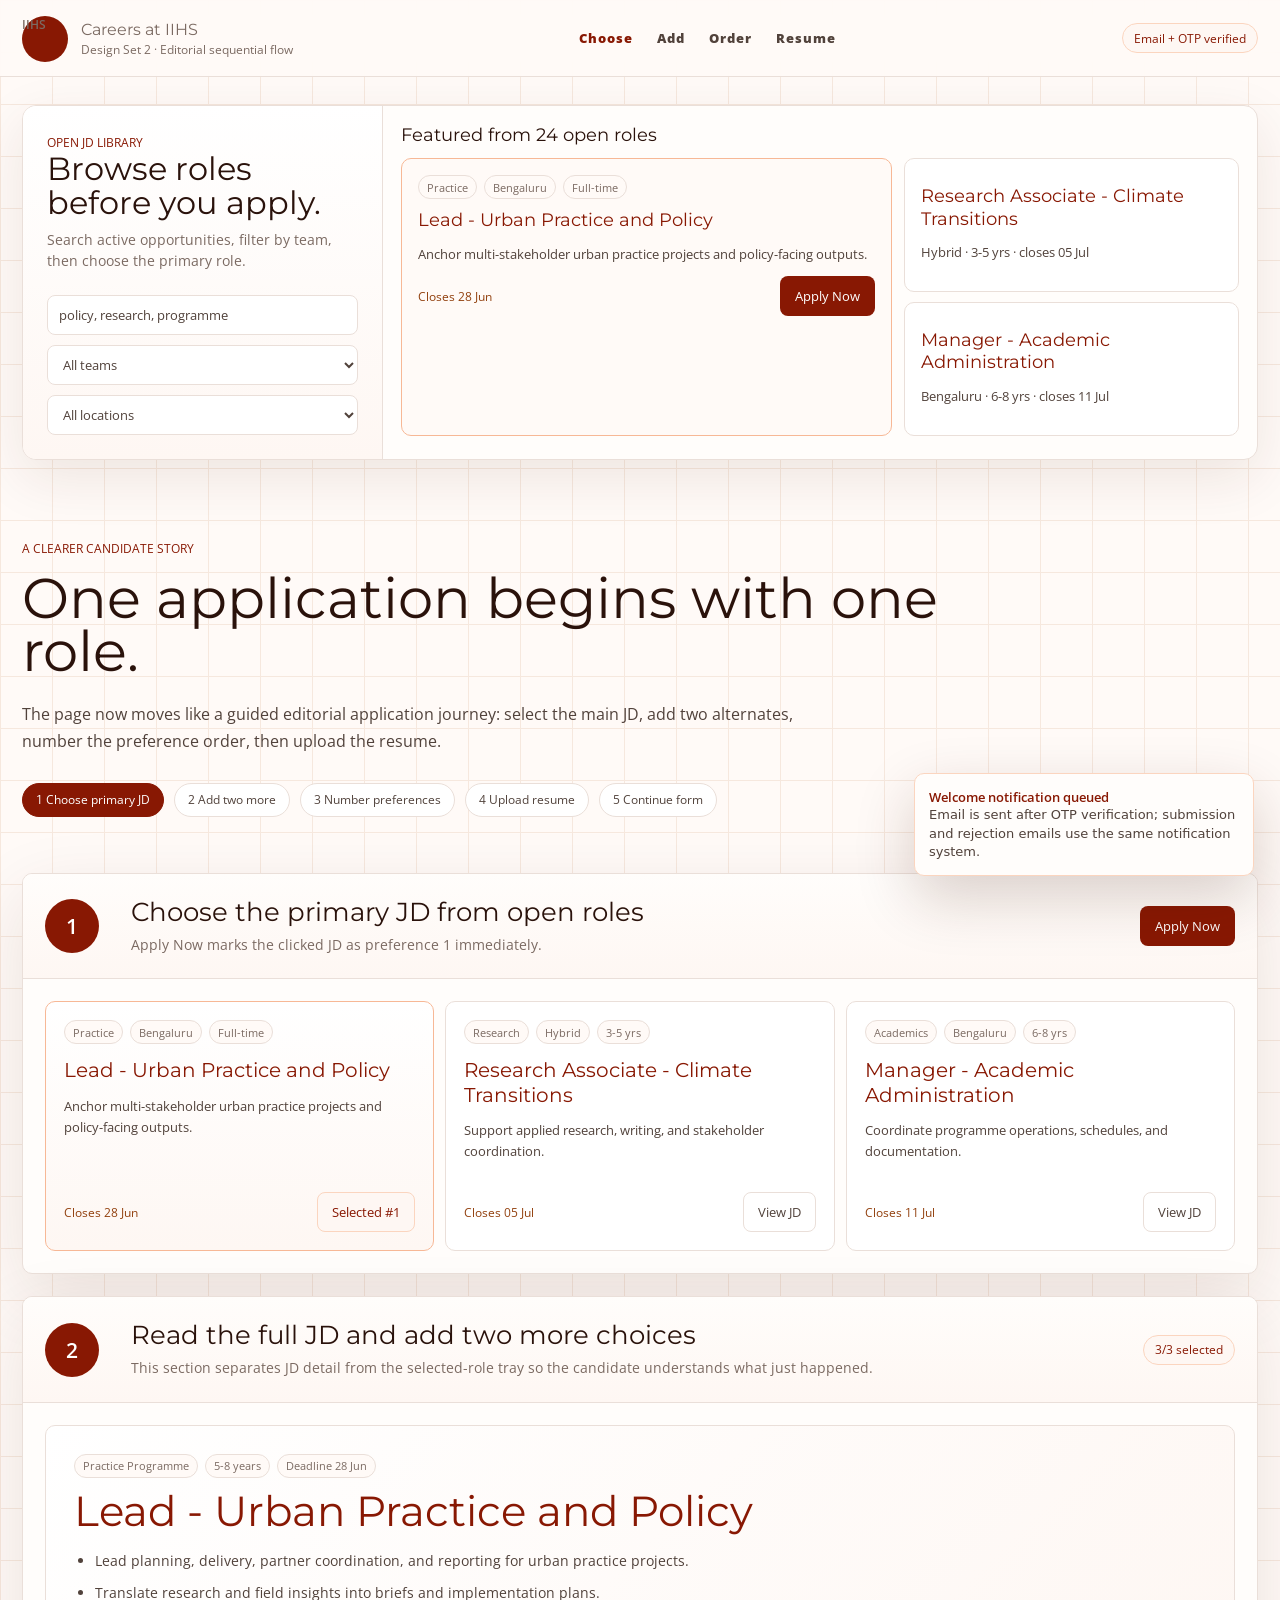
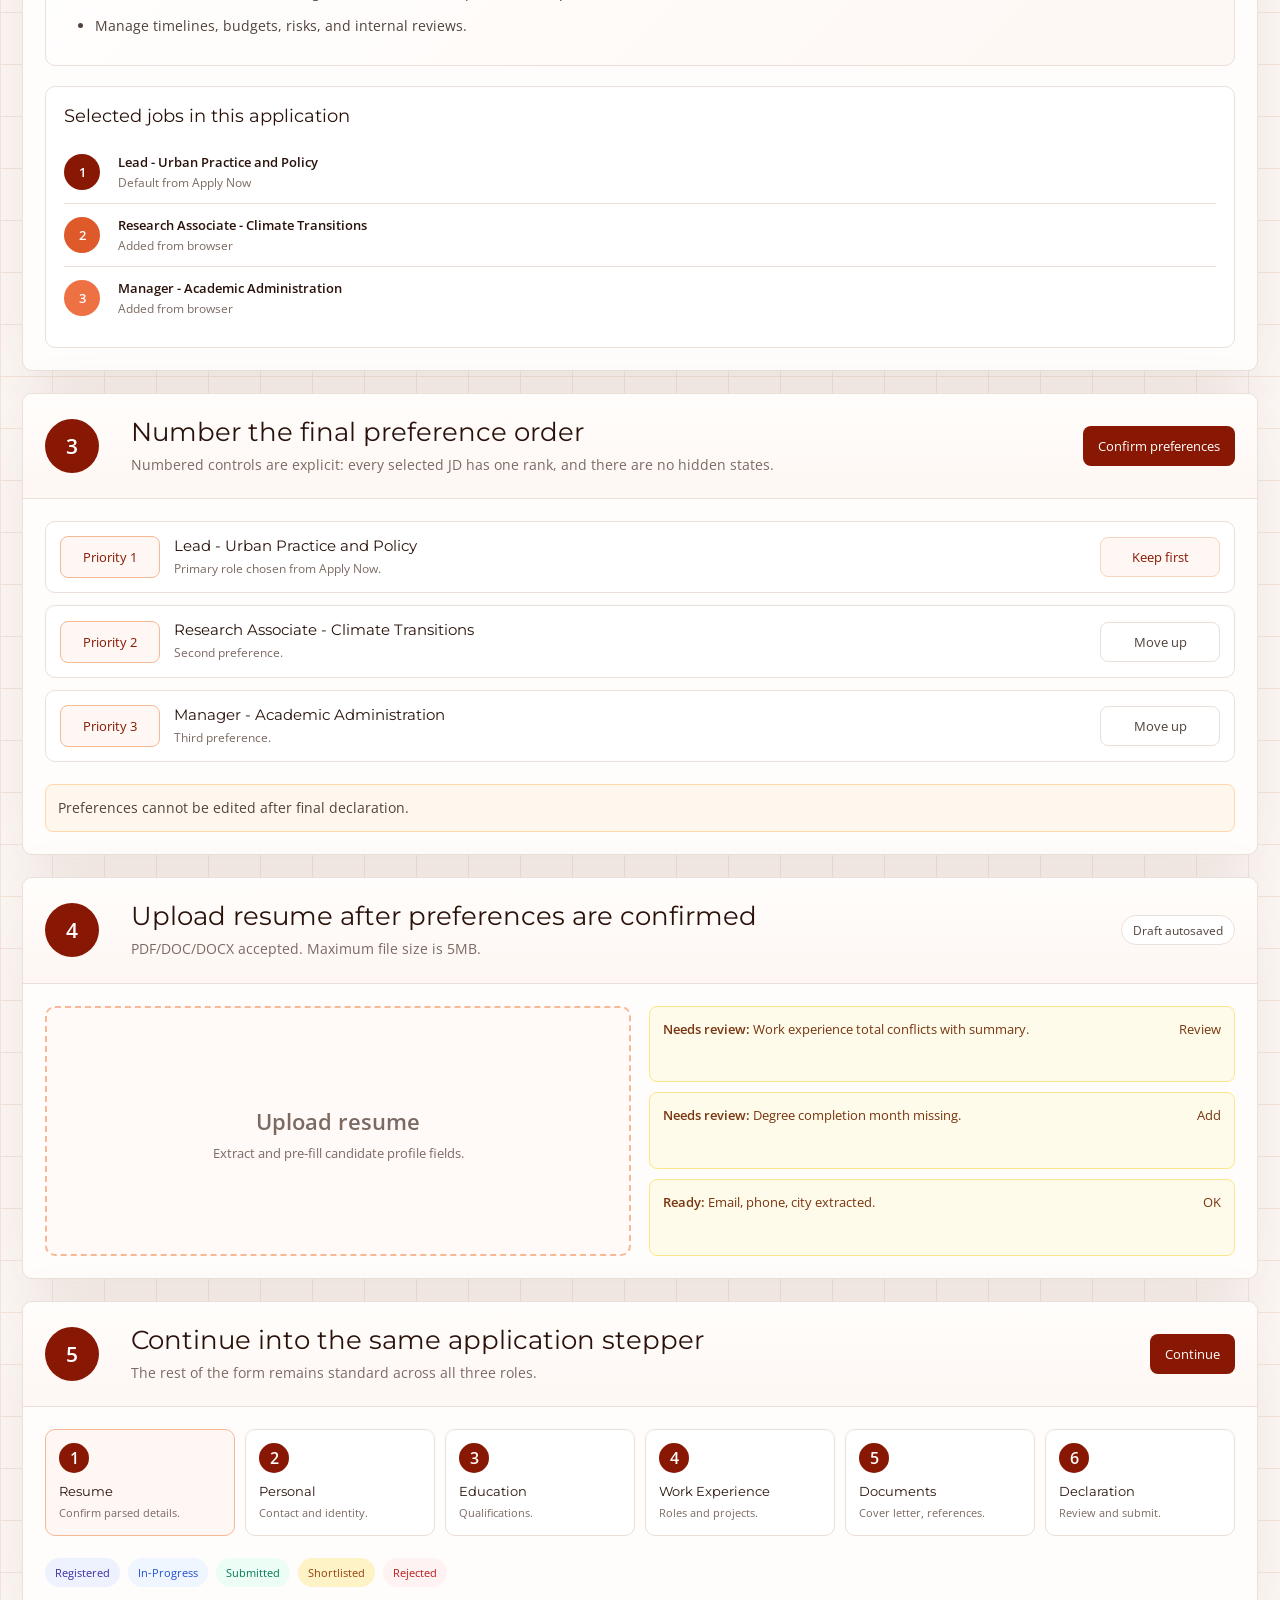
==== design-set-2.html @ 06da64f3 "sample" ====
<!doctype html>
<html lang="en">
  <head>
    <meta charset="utf-8">
    <meta name="viewport" content="width=device-width, initial-scale=1">
    <title>IIHS Candidate Flow - Design Set 2</title>
    <link rel="preconnect" href="https://fonts.googleapis.com">
    <link rel="preconnect" href="https://fonts.gstatic.com" crossorigin>
    <link href="https://fonts.googleapis.com/css2?family=Montserrat:wght@400;500;600;700&family=Open+Sans:wght@400;500;600;700;800&display=swap" rel="stylesheet">
    <style>
      :root{--brand:#881803;--brand2:#de5a2a;--brand3:#ed7142;--cream:#fffaf7;--soft:#fef7f3;--line:#eadfd9;--ink:#2a120b;--text:#51423b;--muted:#7b6a62;--green:#047857;--blue:#1d4ed8;--amber:#92400e;--red:#b91c1c}
      *{box-sizing:border-box}body{margin:0;min-width:1180px;background:linear-gradient(90deg,#f6e8de 1px,transparent 1px),linear-gradient(#f6e8de 1px,transparent 1px),var(--cream);background-size:52px 52px;color:var(--ink);font-family:ui-serif,Georgia,serif;letter-spacing:0}a{text-decoration:none;color:inherit}.wrap{max-width:1380px;margin:0 auto;padding:0 30px}.top{position:sticky;top:0;z-index:4;background:#fffaf7ee;backdrop-filter:blur(16px);border-bottom:1px solid var(--line)}.top-inner{height:76px;display:flex;align-items:center;justify-content:space-between}.brand{display:flex;align-items:center;gap:13px}.mark{display:grid;place-items:center;width:46px;height:46px;border-radius:50%;background:var(--brand);color:white;font:900 12px ui-sans-serif,system-ui}.brand strong{display:block;font:800 16px ui-sans-serif,system-ui}.brand span{display:block;color:var(--muted);font:12px ui-sans-serif,system-ui;margin-top:2px}.nav{display:flex;gap:24px;font:800 13px ui-sans-serif,system-ui;color:var(--text)}.nav a:first-child{color:var(--brand)}.pill{display:inline-flex;align-items:center;min-height:30px;border:1px solid var(--line);border-radius:999px;background:white;padding:0 11px;font:800 12px ui-sans-serif,system-ui;color:var(--text)}.pill.hot{background:var(--soft);border-color:#fbd5bf;color:var(--brand)}
      .hero{padding:58px 0 34px}.kicker{font:900 12px ui-sans-serif,system-ui;text-transform:uppercase;letter-spacing:.08em;color:var(--brand)}h1{max-width:940px;margin:14px 0 0;font-size:64px;line-height:.95;font-weight:800}.hero p{max-width:780px;margin:22px 0 0;color:var(--text);font:16px/1.7 ui-sans-serif,system-ui}.sequence{display:flex;gap:10px;margin-top:28px}.sequence span{display:inline-flex;align-items:center;min-height:34px;border:1px solid var(--line);border-radius:999px;background:white;padding:0 13px;font:900 12px ui-sans-serif,system-ui;color:var(--text)}.sequence span:first-child{background:var(--brand);color:white;border-color:var(--brand)}
      .section{margin:22px 0;border:1px solid var(--line);border-radius:10px;background:#fffdfb;box-shadow:0 22px 70px #471b0b1c;overflow:hidden}.section-head{display:grid;grid-template-columns:70px 1fr auto;gap:16px;align-items:center;padding:22px;border-bottom:1px solid var(--line);background:linear-gradient(180deg,#fffdfb,var(--soft))}.num{display:grid;place-items:center;width:54px;height:54px;border-radius:50%;background:var(--brand);color:white;font:900 21px ui-sans-serif,system-ui}.section h2{margin:0;font:850 26px ui-sans-serif,system-ui}.section p{color:var(--text);font:14px/1.6 ui-sans-serif,system-ui}.section-head p{margin:6px 0 0;color:var(--muted)}.btn{display:inline-flex;align-items:center;justify-content:center;min-height:40px;border-radius:8px;border:1px solid transparent;padding:0 14px;font:900 13px ui-sans-serif,system-ui}.primary{background:var(--brand);color:white}.secondary{background:white;border-color:var(--line);color:var(--text)}.soft-btn{background:var(--soft);border-color:#fbd5bf;color:var(--brand)}
      .cards{display:grid;grid-template-columns:repeat(3,1fr);gap:16px;padding:22px}.job{min-height:250px;border:1px solid var(--line);border-radius:10px;background:white;padding:18px;display:flex;flex-direction:column}.job.active{background:linear-gradient(180deg,#fff,var(--soft));border-color:#f7b896}.tags{display:flex;flex-wrap:wrap;gap:7px}.tag{display:inline-flex;align-items:center;min-height:24px;border-radius:999px;border:1px solid var(--line);background:#fffaf7;color:var(--muted);padding:0 8px;font:800 11px ui-sans-serif,system-ui}.job h3{margin:14px 0 0;color:var(--brand);font:850 20px/1.22 ui-sans-serif,system-ui}.job p{font-size:13px}.foot{display:flex;justify-content:space-between;align-items:center;margin-top:auto}.deadline{color:var(--amber);font:900 12px ui-sans-serif,system-ui}
      .feature{display:grid;grid-template-columns:1.1fr .9fr;gap:20px;padding:22px}.jd{border:1px solid var(--line);border-radius:10px;background:linear-gradient(135deg,#fff 0%,var(--soft) 100%);padding:28px}.jd h3{margin:12px 0 0;color:var(--brand);font:850 42px/1 ui-sans-serif,system-ui}.jd ul{display:grid;gap:10px;margin:18px 0 0;padding-left:21px;color:var(--text);font:14px/1.6 ui-sans-serif,system-ui}.selected{border:1px solid var(--line);border-radius:10px;background:white;padding:18px}.selected h3{font:850 18px ui-sans-serif,system-ui;margin:0 0 14px}.selected-row{display:grid;grid-template-columns:42px 1fr;gap:12px;align-items:center;padding:12px 0;border-bottom:1px solid var(--line);font:13px ui-sans-serif,system-ui}.selected-row:last-child{border:0}.rank{display:grid;place-items:center;width:36px;height:36px;border-radius:50%;background:var(--brand);color:white;font-weight:950}.selected-row:nth-child(3) .rank{background:var(--brand2)}.selected-row:nth-child(4) .rank{background:var(--brand3)}.selected-row strong{display:block;color:var(--ink)}.selected-row span span{display:block;color:var(--muted);margin-top:3px;font-size:12px}
      .priority{display:grid;gap:12px;padding:22px}.priority-row{display:grid;grid-template-columns:110px 1fr 140px;gap:14px;align-items:center;border:1px solid var(--line);border-radius:10px;background:white;padding:14px}.select-box{height:42px;border:1px solid #f7b896;border-radius:8px;background:var(--soft);display:grid;place-items:center;color:var(--brand);font:950 13px ui-sans-serif,system-ui}.priority-row h3{font:850 15px ui-sans-serif,system-ui;margin:0}.priority-row p{font-size:12px;margin:4px 0 0;color:var(--muted)}.note{margin:0 22px 22px;border:1px solid #fed7aa;background:#fff7ed;color:#9a3412;border-radius:8px;padding:12px;font:850 13px ui-sans-serif,system-ui}
      .upload{display:grid;grid-template-columns:1fr 1fr;gap:18px;padding:22px}.drop{display:grid;place-items:center;min-height:250px;border:2px dashed #f7b896;border-radius:10px;background:#fffaf7;text-align:center;padding:24px}.drop b{display:block;font:850 22px ui-sans-serif,system-ui}.drop span{display:block;margin-top:8px;color:var(--muted);font:13px/1.5 ui-sans-serif,system-ui}.flags{display:grid;gap:10px}.flag{display:flex;justify-content:space-between;gap:12px;border:1px solid #fde68a;border-radius:8px;background:#fffbeb;color:#78350f;padding:13px;font:13px ui-sans-serif,system-ui}.steps{display:grid;grid-template-columns:repeat(6,1fr);gap:10px;padding:22px}.step{border:1px solid var(--line);border-radius:10px;background:white;min-height:104px;padding:13px;font-family:ui-sans-serif,system-ui}.step.active{background:var(--soft);border-color:#f7b896}.step b{display:grid;place-items:center;width:30px;height:30px;border-radius:50%;background:var(--brand);color:white}.step h3{margin:10px 0 5px;font-size:13px}.step p{margin:0;color:var(--muted);font-size:11px}.statuses{display:flex;gap:8px;padding:0 22px 22px}.chip{border-radius:999px;padding:7px 10px;font:900 11px ui-sans-serif,system-ui}.registered{background:#eef2ff;color:#3730a3}.progress{background:#eff6ff;color:#1d4ed8}.submitted{background:#ecfdf5;color:#047857}.shortlisted{background:#fef3c7;color:#92400e}.rejected{background:#fef2f2;color:#b91c1c}.toast{position:fixed;right:26px;bottom:24px;width:340px;border:1px solid #fbd5bf;background:#fffdfb;border-radius:10px;box-shadow:0 22px 60px #471b0b33;padding:14px;font:13px/1.4 ui-sans-serif,system-ui;color:var(--text)}.toast strong{display:block;color:var(--brand)}
      .editorial-browse{display:grid;grid-template-columns:360px 1fr;gap:0;margin:28px 0 18px;border:1px solid var(--line);border-radius:14px;background:#fffdfb;box-shadow:0 18px 55px #471b0b18;overflow:hidden}.editorial-search{padding:24px;border-right:1px solid var(--line);background:linear-gradient(180deg,#fff,var(--soft))}.editorial-search h1{font:760 32px/1.05 ui-sans-serif,system-ui;margin:0 0 10px}.editorial-search p{font:14px/1.5 ui-sans-serif,system-ui;color:var(--muted);margin:0 0 14px}.editorial-search input,.editorial-search select{width:100%;height:40px;margin-top:10px;border:1px solid var(--line);border-radius:8px;background:white;padding:0 11px;font:13px ui-sans-serif,system-ui;color:var(--text)}.editorial-results{padding:18px}.editorial-results h2{font:750 18px ui-sans-serif,system-ui;margin:0 0 12px}.feature-row{display:grid;grid-template-columns:1.1fr .75fr;gap:12px}.feature-job,.small-jobs article{border:1px solid var(--line);border-radius:10px;background:white;padding:16px}.feature-job{border-color:#f7b896;background:#fffaf7}.feature-job h3,.small-jobs h3{font:720 18px/1.25 ui-sans-serif,system-ui;margin:10px 0;color:var(--brand)}.feature-job p,.small-jobs p{font:13px/1.45 ui-sans-serif,system-ui;color:var(--text)}.small-jobs{display:grid;gap:10px}.browse-actions{display:flex;justify-content:space-between;align-items:center;margin-top:12px}
      @media(max-width:1300px){.wrap{padding:0 22px}h1{font-size:56px}.cards{gap:11px}.feature{grid-template-columns:1fr}.priority-row{grid-template-columns:100px 1fr 120px}}
/* IIHS careers typography alignment: body Open Sans 400, headings Montserrat 400 */
:root{--iihs-body-font:'Open Sans',Arial,sans-serif;--iihs-heading-font:'Montserrat','Open Sans',Arial,sans-serif}
body,input,select,textarea,button,p,li,td,th,a,span,small,.btn,.pill,.tag,.chip,.deadline,.kicker,.eyebrow{font-family:var(--iihs-body-font)!important;font-weight:400!important;letter-spacing:0!important}
h1,h2,h3,h4,h5,h6,.brand strong,.title,.job-title,.section h2,.head h2,.panel-head h2,.hero h1{font-family:var(--iihs-heading-font)!important;font-weight:400!important;letter-spacing:0!important}
strong,b,.mark,.rank,.num,.section-num,.rank-box,.rank-number,.badge{font-family:var(--iihs-body-font)!important;font-weight:600!important;letter-spacing:0!important}
.nav a,.filter-title{font-family:var(--iihs-body-font)!important;font-weight:800!important;letter-spacing:1px!important}
.btn.primary,.primary{font-weight:400!important}
    </style>
  </head>
  <body>
    <header class="top"><div class="wrap top-inner"><a class="brand" href="#"><span class="mark">IIHS</span><span><strong>Careers at IIHS</strong><span>Design Set 2 · Editorial sequential flow</span></span></a><nav class="nav"><a href="#one">Choose</a><a href="#two">Add</a><a href="#three">Order</a><a href="#four">Resume</a></nav><span class="pill hot">Email + OTP verified</span></div></header>
    <main class="wrap">
      <section class="editorial-browse" aria-label="Browse open JDs">
        <aside class="editorial-search"><span class="kicker">Open JD library</span><h1>Browse roles before you apply.</h1><p>Search active opportunities, filter by team, then choose the primary role.</p><input value="policy, research, programme" aria-label="Search jobs"><select><option>All teams</option><option>Practice</option><option>Research</option></select><select><option>All locations</option><option>Bengaluru</option><option>Delhi NCR</option></select></aside>
        <div class="editorial-results"><h2>Featured from 24 open roles</h2><div class="feature-row"><article class="feature-job"><div class="tags"><span class="tag">Practice</span><span class="tag">Bengaluru</span><span class="tag">Full-time</span></div><h3>Lead - Urban Practice and Policy</h3><p>Anchor multi-stakeholder urban practice projects and policy-facing outputs.</p><div class="browse-actions"><span class="deadline">Closes 28 Jun</span><a class="btn primary" href="#one">Apply Now</a></div></article><div class="small-jobs"><article><h3>Research Associate - Climate Transitions</h3><p>Hybrid · 3-5 yrs · closes 05 Jul</p></article><article><h3>Manager - Academic Administration</h3><p>Bengaluru · 6-8 yrs · closes 11 Jul</p></article></div></div></div>
      </section>
      <section class="hero"><span class="kicker">A clearer candidate story</span><h1>One application begins with one role.</h1><p>The page now moves like a guided editorial application journey: select the main JD, add two alternates, number the preference order, then upload the resume.</p><div class="sequence"><span>1 Choose primary JD</span><span>2 Add two more</span><span>3 Number preferences</span><span>4 Upload resume</span><span>5 Continue form</span></div></section>

      <section id="one" class="section"><div class="section-head"><span class="num">1</span><span><h2>Choose the primary JD from open roles</h2><p>Apply Now marks the clicked JD as preference 1 immediately.</p></span><a class="btn primary" href="#two">Apply Now</a></div><div class="cards"><article class="job active"><div class="tags"><span class="tag">Practice</span><span class="tag">Bengaluru</span><span class="tag">Full-time</span></div><h3>Lead - Urban Practice and Policy</h3><p>Anchor multi-stakeholder urban practice projects and policy-facing outputs.</p><div class="foot"><span class="deadline">Closes 28 Jun</span><span class="btn soft-btn">Selected #1</span></div></article><article class="job"><div class="tags"><span class="tag">Research</span><span class="tag">Hybrid</span><span class="tag">3-5 yrs</span></div><h3>Research Associate - Climate Transitions</h3><p>Support applied research, writing, and stakeholder coordination.</p><div class="foot"><span class="deadline">Closes 05 Jul</span><span class="btn secondary">View JD</span></div></article><article class="job"><div class="tags"><span class="tag">Academics</span><span class="tag">Bengaluru</span><span class="tag">6-8 yrs</span></div><h3>Manager - Academic Administration</h3><p>Coordinate programme operations, schedules, and documentation.</p><div class="foot"><span class="deadline">Closes 11 Jul</span><span class="btn secondary">View JD</span></div></article></div></section>

      <section id="two" class="section"><div class="section-head"><span class="num">2</span><span><h2>Read the full JD and add two more choices</h2><p>This section separates JD detail from the selected-role tray so the candidate understands what just happened.</p></span><span class="pill hot">3/3 selected</span></div><div class="feature"><article class="jd"><div class="tags"><span class="tag">Practice Programme</span><span class="tag">5-8 years</span><span class="tag">Deadline 28 Jun</span></div><h3>Lead - Urban Practice and Policy</h3><ul><li>Lead planning, delivery, partner coordination, and reporting for urban practice projects.</li><li>Translate research and field insights into briefs and implementation plans.</li><li>Manage timelines, budgets, risks, and internal reviews.</li></ul></article><aside class="selected"><h3>Selected jobs in this application</h3><div class="selected-row"><b class="rank">1</b><span><strong>Lead - Urban Practice and Policy</strong><span>Default from Apply Now</span></span></div><div class="selected-row"><b class="rank">2</b><span><strong>Research Associate - Climate Transitions</strong><span>Added from browser</span></span></div><div class="selected-row"><b class="rank">3</b><span><strong>Manager - Academic Administration</strong><span>Added from browser</span></span></div></aside></div></section>

      <section id="three" class="section"><div class="section-head"><span class="num">3</span><span><h2>Number the final preference order</h2><p>Numbered controls are explicit: every selected JD has one rank, and there are no hidden states.</p></span><a class="btn primary" href="#four">Confirm preferences</a></div><div class="priority"><article class="priority-row"><span class="select-box">Priority 1</span><span><h3>Lead - Urban Practice and Policy</h3><p>Primary role chosen from Apply Now.</p></span><span class="btn soft-btn">Keep first</span></article><article class="priority-row"><span class="select-box">Priority 2</span><span><h3>Research Associate - Climate Transitions</h3><p>Second preference.</p></span><span class="btn secondary">Move up</span></article><article class="priority-row"><span class="select-box">Priority 3</span><span><h3>Manager - Academic Administration</h3><p>Third preference.</p></span><span class="btn secondary">Move up</span></article></div><p class="note">Preferences cannot be edited after final declaration.</p></section>

      <section id="four" class="section"><div class="section-head"><span class="num">4</span><span><h2>Upload resume after preferences are confirmed</h2><p>PDF/DOC/DOCX accepted. Maximum file size is 5MB.</p></span><span class="pill">Draft autosaved</span></div><div class="upload"><div class="drop"><span><b>Upload resume</b><span>Extract and pre-fill candidate profile fields.</span></span></div><div class="flags"><div class="flag"><span><b>Needs review:</b> Work experience total conflicts with summary.</span><span>Review</span></div><div class="flag"><span><b>Needs review:</b> Degree completion month missing.</span><span>Add</span></div><div class="flag"><span><b>Ready:</b> Email, phone, city extracted.</span><span>OK</span></div></div></div></section>

      <section id="five" class="section"><div class="section-head"><span class="num">5</span><span><h2>Continue into the same application stepper</h2><p>The rest of the form remains standard across all three roles.</p></span><a class="btn primary" href="#">Continue</a></div><div class="steps"><article class="step active"><b>1</b><h3>Resume</h3><p>Confirm parsed details.</p></article><article class="step"><b>2</b><h3>Personal</h3><p>Contact and identity.</p></article><article class="step"><b>3</b><h3>Education</h3><p>Qualifications.</p></article><article class="step"><b>4</b><h3>Work Experience</h3><p>Roles and projects.</p></article><article class="step"><b>5</b><h3>Documents</h3><p>Cover letter, references.</p></article><article class="step"><b>6</b><h3>Declaration</h3><p>Review and submit.</p></article></div><div class="statuses"><span class="chip registered">Registered</span><span class="chip progress">In-Progress</span><span class="chip submitted">Submitted</span><span class="chip shortlisted">Shortlisted</span><span class="chip rejected">Rejected</span></div></section>
    </main>
    <aside class="toast"><strong>Welcome notification queued</strong>Email is sent after OTP verification; submission and rejection emails use the same notification system.</aside>
  </body>
</html>
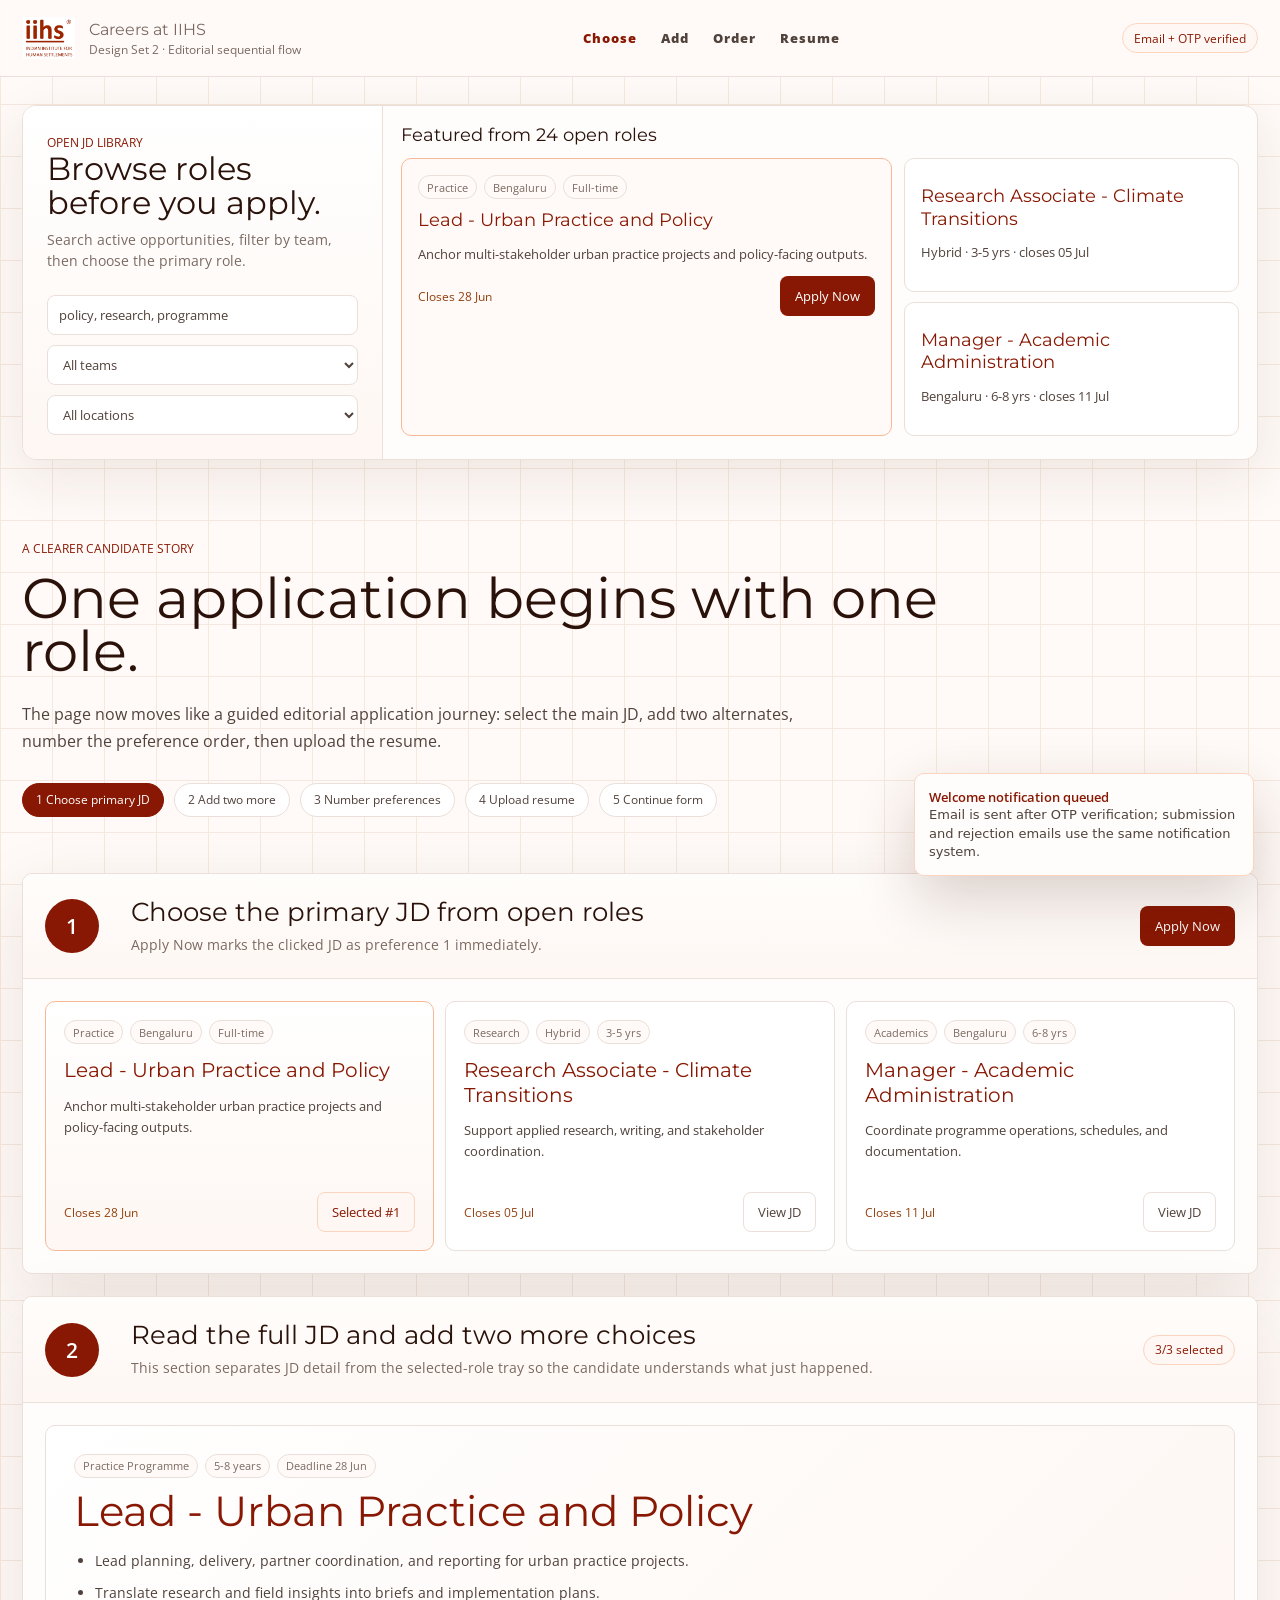
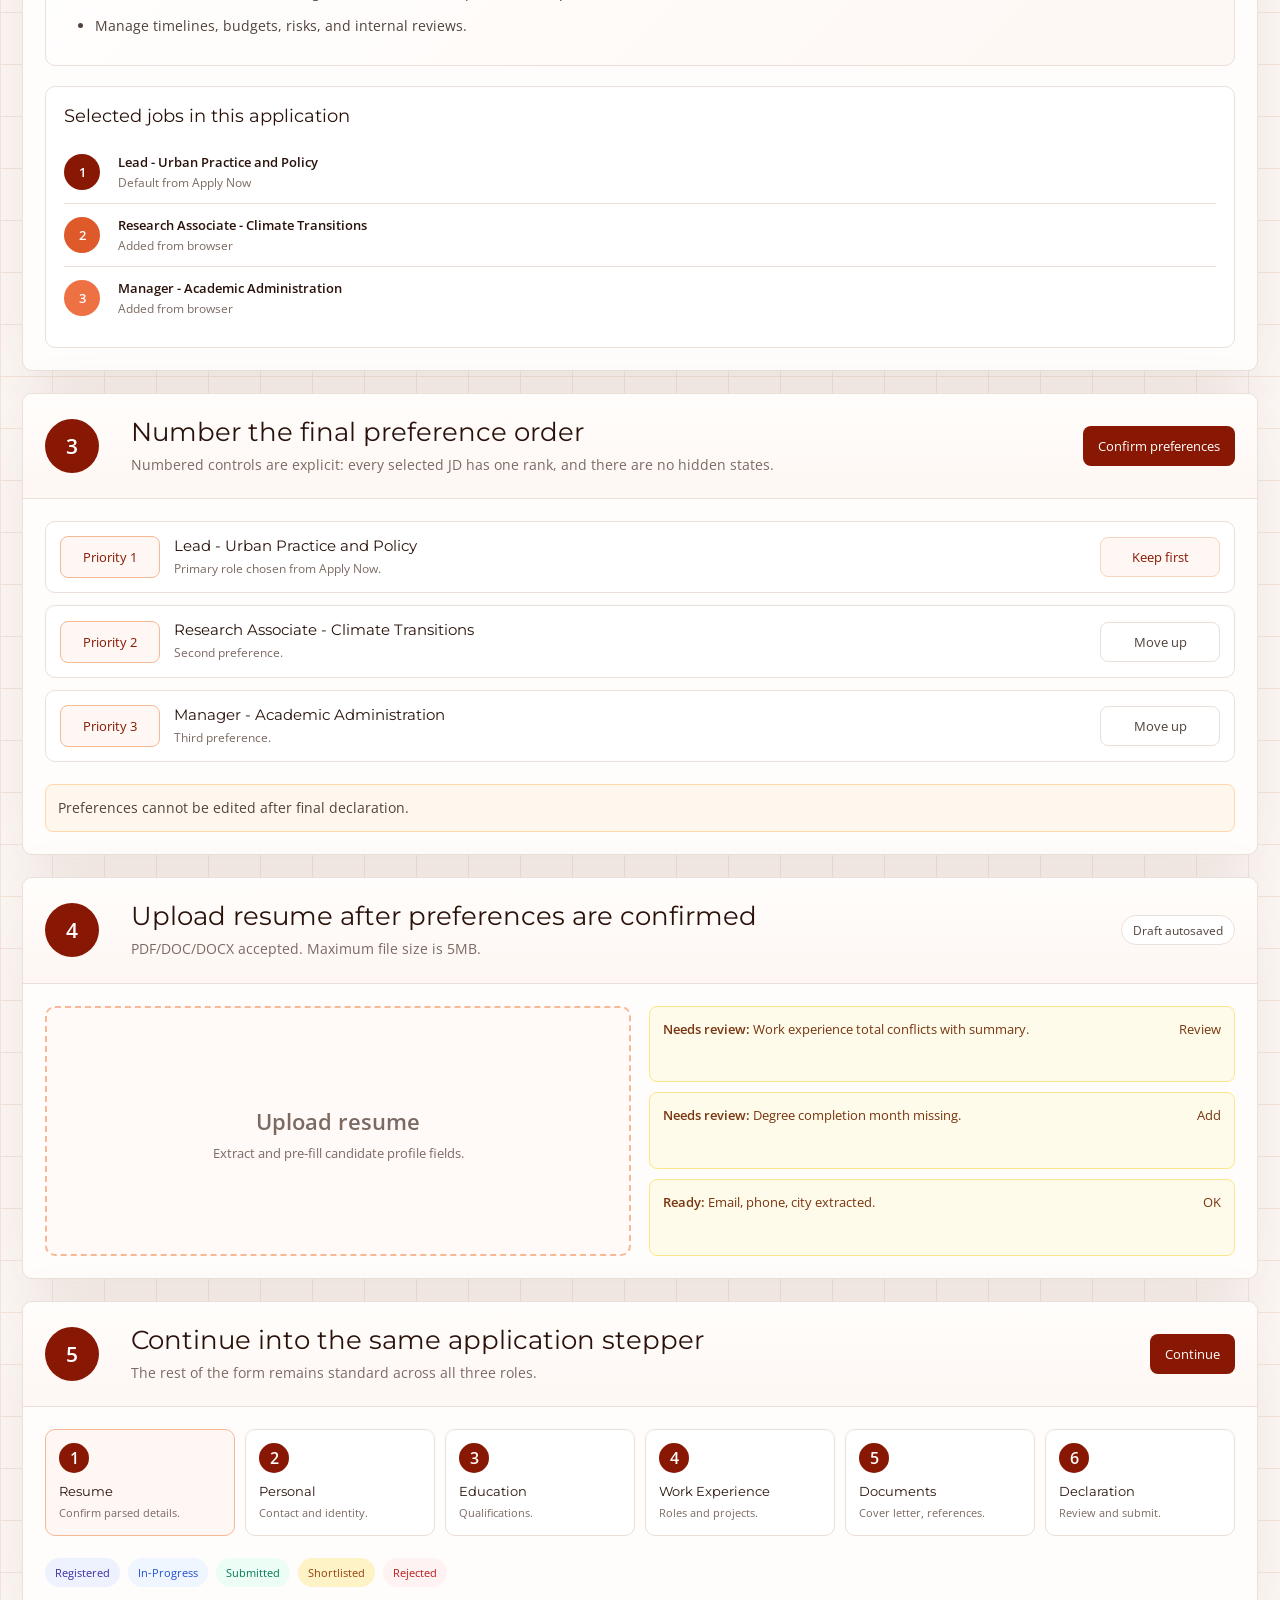
==== commit 27eba6af: "update logo" ====
--- a/design-set-2.html
+++ b/design-set-2.html
@@ -25,10 +25,11 @@
 strong,b,.mark,.rank,.num,.section-num,.rank-box,.rank-number,.badge{font-family:var(--iihs-body-font)!important;font-weight:600!important;letter-spacing:0!important}
 .nav a,.filter-title{font-family:var(--iihs-body-font)!important;font-weight:800!important;letter-spacing:1px!important}
 .btn.primary,.primary{font-weight:400!important}
+    .logo-img{display:block;width:54px;height:auto;max-height:42px;object-fit:contain;flex:0 0 auto}
     </style>
   </head>
   <body>
-    <header class="top"><div class="wrap top-inner"><a class="brand" href="#"><span class="mark">IIHS</span><span><strong>Careers at IIHS</strong><span>Design Set 2 · Editorial sequential flow</span></span></a><nav class="nav"><a href="#one">Choose</a><a href="#two">Add</a><a href="#three">Order</a><a href="#four">Resume</a></nav><span class="pill hot">Email + OTP verified</span></div></header>
+    <header class="top"><div class="wrap top-inner"><a class="brand" href="#"><img class="logo-img" src="iihs-co-in-logo.jpg" alt="IIHS logo"><span><strong>Careers at IIHS</strong><span>Design Set 2 · Editorial sequential flow</span></span></a><nav class="nav"><a href="#one">Choose</a><a href="#two">Add</a><a href="#three">Order</a><a href="#four">Resume</a></nav><span class="pill hot">Email + OTP verified</span></div></header>
     <main class="wrap">
       <section class="editorial-browse" aria-label="Browse open JDs">
         <aside class="editorial-search"><span class="kicker">Open JD library</span><h1>Browse roles before you apply.</h1><p>Search active opportunities, filter by team, then choose the primary role.</p><input value="policy, research, programme" aria-label="Search jobs"><select><option>All teams</option><option>Practice</option><option>Research</option></select><select><option>All locations</option><option>Bengaluru</option><option>Delhi NCR</option></select></aside>
